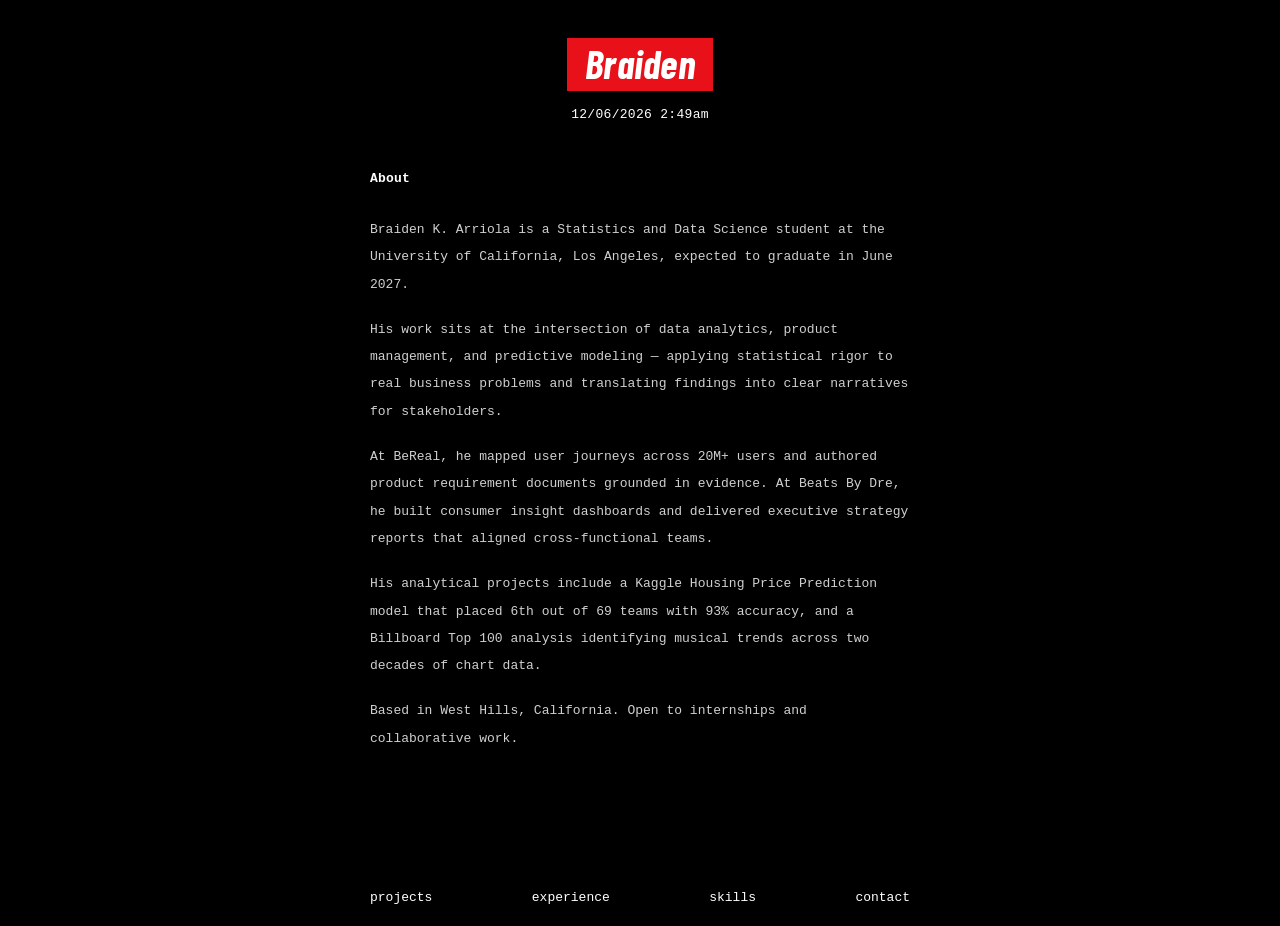
==== about.html @ 254460cc "Initial commit: Braiden Arriola personal website" ====
<!DOCTYPE html>
<html lang="en">
<head>
  <meta charset="UTF-8">
  <meta name="viewport" content="width=device-width, initial-scale=1.0">
  <title>About — Braiden K. Arriola</title>
  <link rel="stylesheet" href="css/style.css">
</head>
<body class="inner-body">

  <header class="site-header">
    <a href="index.html" class="logo-wrap">
      <div class="logo-box">
        <span>Braiden</span>
      </div>
    </a>
    <div class="site-clock" id="clock"></div>
  </header>

  <main class="inner-main">
    <p class="section-heading">About</p>

    <div class="about-text">
      <p>
        Braiden K. Arriola is a Statistics and Data Science student at the University of California,
        Los Angeles, expected to graduate in June 2027.
      </p>
      <p>
        His work sits at the intersection of data analytics, product management, and predictive
        modeling — applying statistical rigor to real business problems and translating findings
        into clear narratives for stakeholders.
      </p>
      <p>
        At BeReal, he mapped user journeys across 20M+ users and authored product requirement
        documents grounded in evidence. At Beats By Dre, he built consumer insight dashboards
        and delivered executive strategy reports that aligned cross-functional teams.
      </p>
      <p>
        His analytical projects include a Kaggle Housing Price Prediction model that placed 6th
        out of 69 teams with 93% accuracy, and a Billboard Top 100 analysis identifying musical
        trends across two decades of chart data.
      </p>
      <p>
        Based in West Hills, California. Open to internships and collaborative work.
      </p>
    </div>
  </main>

  <footer>
    <div class="inner-footer">
      <a href="projects.html">projects</a>
      <a href="experience.html">experience</a>
      <a href="skills.html">skills</a>
      <a href="contact.html">contact</a>
    </div>
  </footer>

  <script>
    function updateClock() {
      const now = new Date();
      const mm = String(now.getMonth() + 1).padStart(2, '0');
      const dd = String(now.getDate()).padStart(2, '0');
      const yyyy = now.getFullYear();
      let h = now.getHours();
      const min = String(now.getMinutes()).padStart(2, '0');
      const ampm = h >= 12 ? 'pm' : 'am';
      h = h % 12 || 12;
      document.getElementById('clock').textContent =
        mm + '/' + dd + '/' + yyyy + ' ' + h + ':' + min + ampm;
    }
    updateClock();
    setInterval(updateClock, 1000);
  </script>
</body>
</html>
---- css/style.css ----
@import url('https://fonts.googleapis.com/css2?family=Barlow+Condensed:ital,wght@1,700&display=swap');

* {
  margin: 0;
  padding: 0;
  box-sizing: border-box;
}

:root {
  --red: #e8111a;
  --black: #000;
  --white: #fff;
  --mono: 'Courier New', Courier, monospace;
}

html, body {
  background: var(--black);
  color: var(--white);
  font-family: var(--mono);
  font-size: 14px;
  line-height: 1.5;
  min-height: 100vh;
}

a {
  color: var(--white);
  text-decoration: none;
}

a:hover {
  text-decoration: underline;
}

/* =====================
   LOGO
   ===================== */

.logo-wrap {
  display: inline-block;
  text-decoration: none;
}

.logo-box {
  display: inline-block;
  background: var(--red);
  padding: 5px 18px 8px;
  line-height: 1;
}

.logo-box span {
  font-family: 'Barlow Condensed', sans-serif;
  font-style: italic;
  font-weight: 700;
  color: var(--white);
  font-size: 40px;
  letter-spacing: 0.5px;
  display: block;
}

/* =====================
   HEADER
   ===================== */

.site-header {
  text-align: center;
  padding: 38px 24px 0;
}

.site-clock {
  margin-top: 14px;
  font-size: 13px;
  letter-spacing: 0.3px;
  color: var(--white);
}

/* =====================
   HOME PAGE
   ===================== */

.home-body {
  display: flex;
  flex-direction: column;
  min-height: 100vh;
}

.home-main {
  flex: 1;
  display: flex;
  flex-direction: column;
  align-items: center;
  padding-bottom: 80px;
}

.home-nav {
  padding: 44px 0 28px;
  width: 280px;
}

.home-nav a {
  display: block;
  font-size: 13px;
  line-height: 2.7;
  letter-spacing: 0.2px;
  color: var(--white);
  text-decoration: none;
}

.home-nav a:hover {
  text-decoration: underline;
}

.home-nav a .ext {
  font-size: 10px;
  vertical-align: super;
  margin-left: 2px;
}

/* =====================
   SOCIAL ICONS
   ===================== */

.social-row {
  display: flex;
  gap: 16px;
  width: 280px;
  align-items: center;
  padding: 2px 0;
}

.social-row a {
  display: flex;
  align-items: center;
  justify-content: center;
  text-decoration: none;
  color: var(--white);
  opacity: 0.9;
  transition: opacity 0.15s;
}

.social-row a:hover {
  opacity: 0.5;
  text-decoration: none;
}

.social-row svg {
  width: 20px;
  height: 20px;
  fill: var(--white);
}

/* =====================
   HOME FOOTER
   ===================== */

.home-footer {
  display: flex;
  justify-content: center;
  gap: 28px;
  padding: 18px 24px;
  border-top: none;
}

.home-footer a {
  font-size: 12px;
  color: var(--white);
  text-decoration: none;
}

.home-footer a:hover {
  text-decoration: underline;
}

/* =====================
   INNER PAGE LAYOUT
   ===================== */

.inner-body {
  display: flex;
  flex-direction: column;
  min-height: 100vh;
}

.inner-main {
  flex: 1;
  max-width: 620px;
  margin: 44px auto 100px;
  padding: 0 40px;
  width: 100%;
}

.section-heading {
  font-size: 13px;
  font-weight: bold;
  margin-bottom: 28px;
  letter-spacing: 0.2px;
}

/* =====================
   ABOUT PAGE
   ===================== */

.about-text p {
  font-size: 13px;
  line-height: 2.1;
  color: #d0d0d0;
  margin-bottom: 18px;
}

/* =====================
   PROJECTS PAGE
   ===================== */

.project-entry {
  margin-bottom: 44px;
  border-top: 1px solid #222;
  padding-top: 24px;
}

.project-entry:first-child {
  border-top: none;
  padding-top: 0;
}

.project-title {
  font-size: 13px;
  font-weight: bold;
  margin-bottom: 4px;
}

.project-stack {
  font-size: 11px;
  color: #888;
  margin-bottom: 14px;
  font-style: italic;
}

.project-entry ul {
  list-style: none;
  padding: 0;
}

.project-entry ul li {
  font-size: 12px;
  line-height: 2.1;
  color: #ccc;
  padding-left: 14px;
  position: relative;
}

.project-entry ul li::before {
  content: '—';
  position: absolute;
  left: 0;
  color: #555;
}

/* =====================
   EXPERIENCE PAGE
   ===================== */

.exp-entry {
  margin-bottom: 44px;
  border-top: 1px solid #222;
  padding-top: 24px;
}

.exp-entry:first-child {
  border-top: none;
  padding-top: 0;
}

.exp-header {
  display: flex;
  justify-content: space-between;
  align-items: baseline;
  flex-wrap: wrap;
  gap: 8px;
  margin-bottom: 2px;
}

.exp-company {
  font-size: 13px;
  font-weight: bold;
}

.exp-location {
  font-size: 12px;
  color: #888;
}

.exp-sub {
  display: flex;
  justify-content: space-between;
  align-items: baseline;
  flex-wrap: wrap;
  gap: 8px;
  margin-bottom: 14px;
}

.exp-role {
  font-size: 12px;
  font-style: italic;
  color: #ccc;
}

.exp-date {
  font-size: 11px;
  color: #888;
  font-style: italic;
}

.exp-entry ul {
  list-style: none;
  padding: 0;
}

.exp-entry ul li {
  font-size: 12px;
  line-height: 2.1;
  color: #ccc;
  padding-left: 14px;
  position: relative;
}

.exp-entry ul li::before {
  content: '—';
  position: absolute;
  left: 0;
  color: #555;
}

/* =====================
   SKILLS PAGE
   ===================== */

.skills-section {
  margin-bottom: 36px;
  border-top: 1px solid #222;
  padding-top: 24px;
}

.skills-section:first-child {
  border-top: none;
  padding-top: 0;
}

.skills-label {
  font-size: 12px;
  font-weight: bold;
  margin-bottom: 10px;
  color: #fff;
  text-transform: uppercase;
  letter-spacing: 0.5px;
}

.skills-list {
  display: flex;
  flex-wrap: wrap;
  gap: 10px;
}

.skill-tag {
  font-size: 11px;
  color: #aaa;
  border: 1px solid #333;
  padding: 3px 10px;
  font-family: var(--mono);
}

/* =====================
   CONTACT PAGE
   ===================== */

.contact-row {
  display: flex;
  justify-content: space-between;
  align-items: baseline;
  border-top: 1px solid #222;
  padding: 18px 0;
}

.contact-row:first-child {
  border-top: none;
}

.contact-label {
  font-size: 12px;
  color: #888;
  text-transform: uppercase;
  letter-spacing: 0.5px;
}

.contact-value {
  font-size: 13px;
  color: var(--white);
  text-decoration: none;
}

.contact-value:hover {
  text-decoration: underline;
}

/* =====================
   INNER FOOTER
   ===================== */

.inner-footer {
  display: flex;
  justify-content: space-between;
  padding: 18px 40px;
  max-width: 620px;
  margin: 0 auto;
  width: 100%;
}

.inner-footer a {
  font-size: 13px;
  color: var(--white);
  text-decoration: none;
}

.inner-footer a:hover {
  text-decoration: underline;
}

/* =====================
   RESPONSIVE
   ===================== */

@media (max-width: 600px) {
  .home-nav,
  .social-row {
    width: 240px;
  }

  .inner-main {
    padding: 0 24px;
    margin-top: 36px;
  }

  .exp-header,
  .exp-sub {
    flex-direction: column;
    gap: 2px;
  }

  .inner-footer {
    flex-wrap: wrap;
    gap: 12px;
    padding: 16px 24px;
  }

  .contact-row {
    flex-direction: column;
    gap: 4px;
  }
}
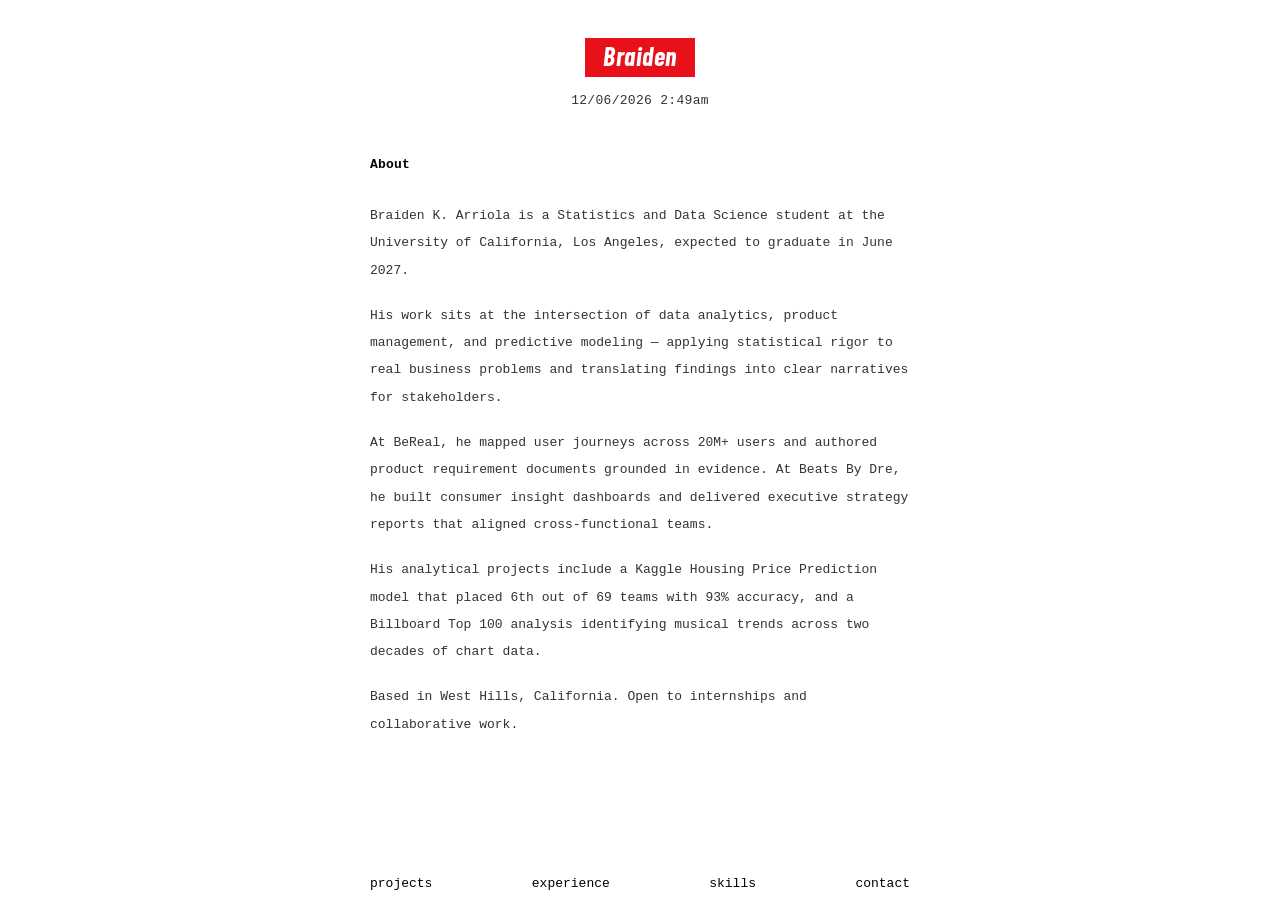
==== commit 9dba6c56: "Tighten red hover box and add smooth fade transitions between pages Co-Authored-By: Claude Sonnet 4." ====
--- a/about.html
+++ b/about.html
@@ -71,5 +71,6 @@
     updateClock();
     setInterval(updateClock, 1000);
   </script>
+  <script src="js/transitions.js"></script>
 </body>
 </html>
--- a/css/style.css
+++ b/css/style.css
@@ -22,6 +22,15 @@
   min-height: 100vh;
 }
 
+body {
+  opacity: 0;
+  transition: opacity 0.3s ease;
+}
+
+body.visible {
+  opacity: 1;
+}
+
 a {
   color: var(--white);
   text-decoration: none;
@@ -52,7 +61,7 @@
   font-style: italic;
   font-weight: 700;
   color: var(--white);
-  font-size: 40px;
+  font-size: 26px;
   letter-spacing: 0.5px;
   display: block;
 }
@@ -88,25 +97,34 @@
   display: flex;
   flex-direction: column;
   align-items: center;
+  justify-content: center;
   padding-bottom: 80px;
 }
 
 .home-nav {
   padding: 44px 0 28px;
   width: 280px;
+  display: flex;
+  flex-direction: column;
+  align-items: flex-start;
 }
 
 .home-nav a {
-  display: block;
-  font-size: 13px;
-  line-height: 2.7;
+  display: inline-block;
+  width: fit-content;
+  font-size: 13px;
   letter-spacing: 0.2px;
   color: var(--white);
   text-decoration: none;
+  padding: 1px 4px;
+  margin-left: -4px;
+  margin-bottom: 10px;
 }
 
 .home-nav a:hover {
-  text-decoration: underline;
+  background: var(--red);
+  color: var(--white);
+  text-decoration: none;
 }
 
 .home-nav a .ext {
@@ -132,7 +150,7 @@
   align-items: center;
   justify-content: center;
   text-decoration: none;
-  color: var(--white);
+  color: #888;
   opacity: 0.9;
   transition: opacity 0.15s;
 }
@@ -145,7 +163,7 @@
 .social-row svg {
   width: 20px;
   height: 20px;
-  fill: var(--white);
+  fill: #888;
 }
 
 /* =====================
@@ -424,6 +442,73 @@
 }
 
 /* =====================
+   INNER PAGE: WHITE THEME
+   ===================== */
+
+.inner-body {
+  background: var(--white);
+  color: var(--black);
+}
+
+.inner-body .site-clock {
+  color: #333;
+}
+
+.inner-body a:not(.logo-wrap) {
+  color: var(--black);
+}
+
+.inner-body .section-heading {
+  color: var(--black);
+}
+
+.inner-body .about-text p {
+  color: #333;
+}
+
+.inner-body .project-stack,
+.inner-body .exp-location,
+.inner-body .exp-date,
+.inner-body .contact-label {
+  color: #555;
+}
+
+.inner-body .project-entry ul li,
+.inner-body .exp-entry ul li,
+.inner-body .exp-role {
+  color: #333;
+}
+
+.inner-body .project-entry ul li::before,
+.inner-body .exp-entry ul li::before {
+  color: #aaa;
+}
+
+.inner-body .project-entry,
+.inner-body .exp-entry,
+.inner-body .skills-section,
+.inner-body .contact-row {
+  border-color: #e0e0e0;
+}
+
+.inner-body .skills-label {
+  color: var(--black);
+}
+
+.inner-body .skill-tag {
+  color: #444;
+  border-color: #ccc;
+}
+
+.inner-body .inner-footer a {
+  color: var(--black);
+}
+
+.inner-body .contact-value {
+  color: var(--black);
+}
+
+/* =====================
    RESPONSIVE
    ===================== */
 
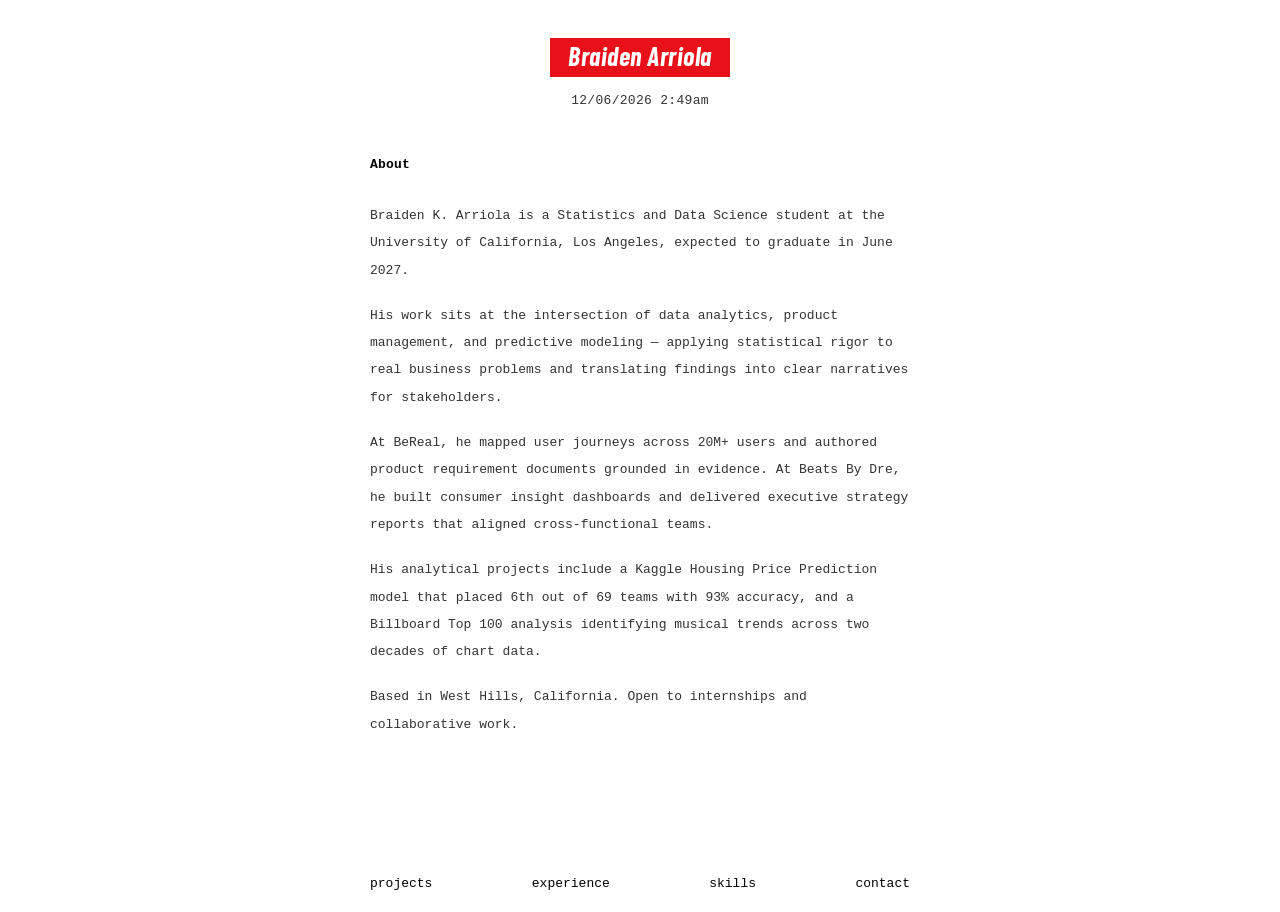
==== commit 442b02cd: "Speed up transitions, fix back button black flash, show full name on inner pages Co-Authored-By: Cla" ====
--- a/about.html
+++ b/about.html
@@ -11,7 +11,7 @@
   <header class="site-header">
     <a href="index.html" class="logo-wrap">
       <div class="logo-box">
-        <span>Braiden</span>
+        <span>Braiden Arriola</span>
       </div>
     </a>
     <div class="site-clock" id="clock"></div>
--- a/css/style.css
+++ b/css/style.css
@@ -24,7 +24,7 @@
 
 body {
   opacity: 0;
-  transition: opacity 0.3s ease;
+  transition: opacity 0.15s ease;
 }
 
 body.visible {
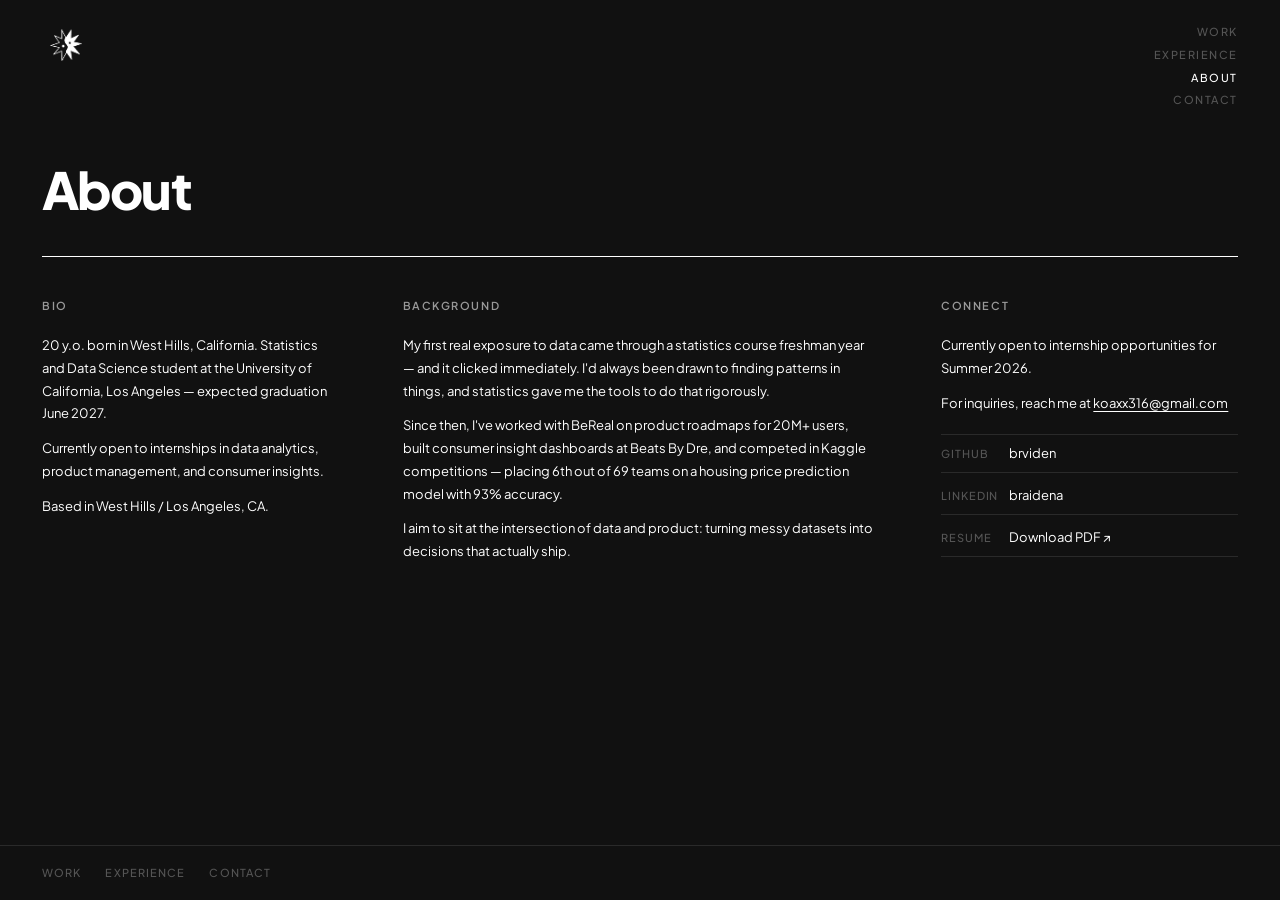
==== commit 84481cf3: "Add wave text, symbol logo, and clean up repo - Replace asterisk nav logo and homepage center star w" ====
--- a/about.html
+++ b/about.html
@@ -6,71 +6,69 @@
   <title>About — Braiden K. Arriola</title>
   <link rel="stylesheet" href="css/style.css">
 </head>
-<body class="inner-body">
+<body class="inner-page">
 
-  <header class="site-header">
-    <a href="index.html" class="logo-wrap">
-      <div class="logo-box">
-        <span>Braiden Arriola</span>
-      </div>
-    </a>
-    <div class="site-clock" id="clock"></div>
-  </header>
+  <nav class="site-nav-bar">
+    <div class="nav-logo"><a href="index.html"><img src="brand_assets/symbol.png" alt="symbol"></a></div>
+    <div class="nav-links">
+      <a href="projects.html">Work</a>
+      <a href="experience.html">Experience</a>
+      <a href="about.html" class="active">About</a>
+      <a href="contact.html">Contact</a>
+    </div>
+  </nav>
 
   <main class="inner-main">
-    <p class="section-heading">About</p>
+    <div class="page-head">
+      <h1>About</h1>
+    </div>
 
-    <div class="about-text">
-      <p>
-        Braiden K. Arriola is a Statistics and Data Science student at the University of California,
-        Los Angeles, expected to graduate in June 2027.
-      </p>
-      <p>
-        His work sits at the intersection of data analytics, product management, and predictive
-        modeling — applying statistical rigor to real business problems and translating findings
-        into clear narratives for stakeholders.
-      </p>
-      <p>
-        At BeReal, he mapped user journeys across 20M+ users and authored product requirement
-        documents grounded in evidence. At Beats By Dre, he built consumer insight dashboards
-        and delivered executive strategy reports that aligned cross-functional teams.
-      </p>
-      <p>
-        His analytical projects include a Kaggle Housing Price Prediction model that placed 6th
-        out of 69 teams with 93% accuracy, and a Billboard Top 100 analysis identifying musical
-        trends across two decades of chart data.
-      </p>
-      <p>
-        Based in West Hills, California. Open to internships and collaborative work.
-      </p>
+    <div class="about-grid">
+
+      <div class="about-col">
+        <div class="about-col-label">Bio</div>
+        <p>20 y.o. born in West Hills, California. Statistics and Data Science student at the University of California, Los Angeles — expected graduation June 2027.</p>
+        <p>Currently open to internships in data analytics, product management, and consumer insights.</p>
+        <p>Based in West Hills / Los Angeles, CA.</p>
+      </div>
+
+      <div class="about-col">
+        <div class="about-col-label">Background</div>
+        <p>My first real exposure to data came through a statistics course freshman year — and it clicked immediately. I'd always been drawn to finding patterns in things, and statistics gave me the tools to do that rigorously.</p>
+        <p>Since then, I've worked with BeReal on product roadmaps for 20M+ users, built consumer insight dashboards at Beats By Dre, and competed in Kaggle competitions — placing 6th out of 69 teams on a housing price prediction model with 93% accuracy.</p>
+        <p>I aim to sit at the intersection of data and product: turning messy datasets into decisions that actually ship.</p>
+      </div>
+
+      <div class="about-col">
+        <div class="about-col-label">Connect</div>
+        <p>Currently open to internship opportunities for Summer 2026.</p>
+        <p>For inquiries, reach me at <a href="mailto:koaxx316@gmail.com" style="text-decoration:underline; text-underline-offset:3px;">koaxx316@gmail.com</a></p>
+
+        <div class="connect-links" style="margin-top:20px;">
+          <div class="connect-item">
+            <span class="connect-lbl">GitHub</span>
+            <a href="https://github.com/brviden" target="_blank" class="connect-val">brviden</a>
+          </div>
+          <div class="connect-item">
+            <span class="connect-lbl">LinkedIn</span>
+            <a href="https://www.linkedin.com/in/braidena" target="_blank" class="connect-val">braidena</a>
+          </div>
+          <div class="connect-item">
+            <span class="connect-lbl">Resume</span>
+            <a href="brand_assets/Braiden K. Arriola Resume 2026 (13).pdf" target="_blank" class="connect-val">Download PDF ↗</a>
+          </div>
+        </div>
+      </div>
+
     </div>
   </main>
 
-  <footer>
-    <div class="inner-footer">
-      <a href="projects.html">projects</a>
-      <a href="experience.html">experience</a>
-      <a href="skills.html">skills</a>
-      <a href="contact.html">contact</a>
-    </div>
+  <footer class="site-footer">
+    <a href="projects.html">Work</a>
+    <a href="experience.html">Experience</a>
+    <a href="contact.html">Contact</a>
   </footer>
 
-  <script>
-    function updateClock() {
-      const now = new Date();
-      const mm = String(now.getMonth() + 1).padStart(2, '0');
-      const dd = String(now.getDate()).padStart(2, '0');
-      const yyyy = now.getFullYear();
-      let h = now.getHours();
-      const min = String(now.getMinutes()).padStart(2, '0');
-      const ampm = h >= 12 ? 'pm' : 'am';
-      h = h % 12 || 12;
-      document.getElementById('clock').textContent =
-        mm + '/' + dd + '/' + yyyy + ' ' + h + ':' + min + ampm;
-    }
-    updateClock();
-    setInterval(updateClock, 1000);
-  </script>
   <script src="js/transitions.js"></script>
 </body>
 </html>
--- a/css/style.css
+++ b/css/style.css
@@ -1,542 +1,509 @@
-@import url('https://fonts.googleapis.com/css2?family=Barlow+Condensed:ital,wght@1,700&display=swap');
-
-* {
-  margin: 0;
-  padding: 0;
-  box-sizing: border-box;
-}
+@import url('https://fonts.googleapis.com/css2?family=Plus+Jakarta+Sans:ital,wght@0,300;0,400;0,500;0,600;0,700;0,800;1,400&display=swap');
+
+/* ============================================
+   RESET
+   ============================================ */
+*, *::before, *::after { margin: 0; padding: 0; box-sizing: border-box; }
 
 :root {
-  --red: #e8111a;
-  --black: #000;
-  --white: #fff;
-  --mono: 'Courier New', Courier, monospace;
+  --bg:  #111111;
+  --fg:  #ffffff;
+  --mid: #999999;
+  --dim: #555555;
+  --rule: #2a2a2a;
 }
 
 html, body {
-  background: var(--black);
-  color: var(--white);
-  font-family: var(--mono);
+  min-height: 100%;
+  background: var(--bg);
+  color: var(--fg);
+  -webkit-font-smoothing: antialiased;
+}
+
+body {
+  font-family: 'Plus Jakarta Sans', system-ui, -apple-system, sans-serif;
   font-size: 14px;
-  line-height: 1.5;
-  min-height: 100vh;
-}
-
-body {
+  line-height: 1.6;
   opacity: 0;
-  transition: opacity 0.15s ease;
-}
-
-body.visible {
-  opacity: 1;
-}
-
-a {
-  color: var(--white);
-  text-decoration: none;
-}
-
-a:hover {
-  text-decoration: underline;
-}
-
-/* =====================
-   LOGO
-   ===================== */
-
-.logo-wrap {
+  transition: opacity 0.12s ease;
+}
+body.visible { opacity: 1; }
+
+a { color: inherit; text-decoration: none; }
+
+/* ============================================
+   SHARED NAV BAR
+   ============================================ */
+.site-nav-bar {
+  display: flex;
+  justify-content: space-between;
+  align-items: flex-start;
+  padding: 22px 42px;
+  position: relative;
+  z-index: 10;
+}
+
+.nav-logo {
+  line-height: 1;
+  cursor: pointer;
+}
+.nav-logo a { color: inherit; display: flex; }
+.nav-logo img {
+  width: 48px;
+  height: 48px;
+  filter: invert(1);
+  mix-blend-mode: screen;
+  display: block;
+}
+
+/* Vertical stacked nav on the right — matches reference */
+.nav-links {
+  display: flex;
+  flex-direction: column;
+  align-items: flex-end;
+  gap: 3px;
+}
+
+.nav-links a {
+  font-size: 11px;
+  font-weight: 500;
+  letter-spacing: 0.14em;
+  text-transform: uppercase;
+  color: var(--dim);
+  transition: color 0.2s;
+  line-height: 1.8;
+}
+
+.nav-links a:hover,
+.nav-links a.active {
+  color: var(--fg);
+}
+
+/* ============================================
+   HOME PAGE
+   ============================================ */
+.home-page {
+  display: flex;
+  flex-direction: column;
+  height: 100vh;
+  overflow: hidden;
+}
+
+/* Top section: dark — exactly 60vh so name center lands near 50vh */
+.home-top {
+  flex: 0 0 60vh;
+  display: flex;
+  flex-direction: column;
+  overflow: hidden;
+}
+
+.home-content {
+  display: grid;
+  grid-template-columns: 1fr 1fr;
+  gap: 60px;
+  padding: 12px 42px 0;
+  flex: 1;
+  align-content: start;
+}
+
+/* Left col — Sebastian Brooks greeting style */
+.home-greeting {
+  font-size: clamp(26px, 2.6vw, 38px);
+  font-weight: 800;
+  line-height: 1.1;
+  letter-spacing: -0.03em;
+  color: var(--fg);
+  margin-bottom: 14px;
+}
+
+.home-role {
+  font-size: 12px;
+  font-weight: 500;
+  letter-spacing: 0.1em;
+  text-transform: uppercase;
+  color: var(--mid);
+  margin-bottom: 20px;
+}
+
+.home-actions {
+  display: flex;
+  gap: 20px;
+}
+
+.home-actions a {
+  font-size: 12px;
+  font-weight: 600;
+  color: var(--fg);
+  border-bottom: 1px solid var(--dim);
+  padding-bottom: 2px;
+  transition: border-color 0.2s;
+}
+
+.home-actions a:hover { border-color: var(--fg); }
+
+/* Right col — tagline paragraph */
+.home-desc {
+  font-size: 14px;
+  font-weight: 400;
+  line-height: 1.8;
+  color: var(--mid);
+  padding-top: 6px;
+}
+
+/* Giant name — centered, bottom of dark section */
+.home-name {
+  color: var(--fg);
+  font-weight: 800;
+  letter-spacing: -0.025em;
+  line-height: 0.88;
+  white-space: nowrap;
+  text-align: center;
+  width: 100%;
+  padding: 0 42px 16px;
+  margin-top: auto;
+}
+
+.wave-char {
   display: inline-block;
-  text-decoration: none;
-}
-
-.logo-box {
-  display: inline-block;
-  background: var(--red);
-  padding: 5px 18px 8px;
-  line-height: 1;
-}
-
-.logo-box span {
-  font-family: 'Barlow Condensed', sans-serif;
-  font-style: italic;
-  font-weight: 700;
-  color: var(--white);
-  font-size: 26px;
-  letter-spacing: 0.5px;
-  display: block;
-}
-
-/* =====================
-   HEADER
-   ===================== */
-
-.site-header {
-  text-align: center;
-  padding: 38px 24px 0;
-}
-
-.site-clock {
-  margin-top: 14px;
-  font-size: 13px;
-  letter-spacing: 0.3px;
-  color: var(--white);
-}
-
-/* =====================
-   HOME PAGE
-   ===================== */
-
-.home-body {
-  display: flex;
-  flex-direction: column;
-  min-height: 100vh;
-}
-
-.home-main {
+  transition: transform 0.25s cubic-bezier(0.34, 1.56, 0.64, 1);
+}
+
+.wave-char.wave-active {
+  transform: translateY(-0.12em) scale(1.15);
+}
+
+/* Bottom strip: white — takes remaining 40vh */
+.home-bottom {
   flex: 1;
-  display: flex;
-  flex-direction: column;
+  background: #ffffff;
+  display: flex;
   align-items: center;
   justify-content: center;
-  padding-bottom: 80px;
-}
-
-.home-nav {
-  padding: 44px 0 28px;
-  width: 280px;
-  display: flex;
-  flex-direction: column;
-  align-items: flex-start;
-}
-
-.home-nav a {
-  display: inline-block;
-  width: fit-content;
-  font-size: 13px;
-  letter-spacing: 0.2px;
-  color: var(--white);
-  text-decoration: none;
-  padding: 1px 4px;
-  margin-left: -4px;
-  margin-bottom: 10px;
-}
-
-.home-nav a:hover {
-  background: var(--red);
-  color: var(--white);
-  text-decoration: none;
-}
-
-.home-nav a .ext {
-  font-size: 10px;
-  vertical-align: super;
-  margin-left: 2px;
-}
-
-/* =====================
-   SOCIAL ICONS
-   ===================== */
-
-.social-row {
-  display: flex;
-  gap: 16px;
-  width: 280px;
-  align-items: center;
-  padding: 2px 0;
-}
-
-.social-row a {
-  display: flex;
-  align-items: center;
-  justify-content: center;
-  text-decoration: none;
-  color: #888;
-  opacity: 0.9;
-  transition: opacity 0.15s;
-}
-
-.social-row a:hover {
-  opacity: 0.5;
-  text-decoration: none;
-}
-
-.social-row svg {
-  width: 20px;
-  height: 20px;
-  fill: #888;
-}
-
-/* =====================
-   HOME FOOTER
-   ===================== */
-
-.home-footer {
-  display: flex;
-  justify-content: center;
-  gap: 28px;
-  padding: 18px 24px;
-  border-top: none;
-}
-
-.home-footer a {
-  font-size: 12px;
-  color: var(--white);
-  text-decoration: none;
-}
-
-.home-footer a:hover {
-  text-decoration: underline;
-}
-
-/* =====================
-   INNER PAGE LAYOUT
-   ===================== */
-
-.inner-body {
-  display: flex;
-  flex-direction: column;
+}
+
+.home-center-star {
+  line-height: 1;
+}
+.home-center-star img {
+  width: 72px;
+  height: 72px;
+  display: block;
+}
+
+/* ============================================
+   INNER PAGE SHELL
+   ============================================ */
+.inner-page {
   min-height: 100vh;
+  display: flex;
+  flex-direction: column;
 }
 
 .inner-main {
   flex: 1;
-  max-width: 620px;
-  margin: 44px auto 100px;
-  padding: 0 40px;
-  width: 100%;
-}
-
-.section-heading {
-  font-size: 13px;
-  font-weight: bold;
-  margin-bottom: 28px;
-  letter-spacing: 0.2px;
-}
-
-/* =====================
-   ABOUT PAGE
-   ===================== */
-
-.about-text p {
-  font-size: 13px;
-  line-height: 2.1;
-  color: #d0d0d0;
-  margin-bottom: 18px;
-}
-
-/* =====================
-   PROJECTS PAGE
-   ===================== */
-
-.project-entry {
-  margin-bottom: 44px;
-  border-top: 1px solid #222;
-  padding-top: 24px;
-}
-
-.project-entry:first-child {
-  border-top: none;
-  padding-top: 0;
-}
-
-.project-title {
-  font-size: 13px;
-  font-weight: bold;
-  margin-bottom: 4px;
-}
-
-.project-stack {
+  padding: 32px 42px 64px;
+}
+
+/* Page heading */
+.page-head {
+  margin-bottom: 40px;
+}
+
+.page-head h1 {
+  font-size: clamp(36px, 4vw, 54px);
+  font-weight: 800;
+  letter-spacing: -0.03em;
+  line-height: 1;
+  display: inline-flex;
+  align-items: baseline;
+  gap: 10px;
+}
+
+.page-head-sup {
+  font-size: 13px;
+  font-weight: 400;
+  color: var(--mid);
+  letter-spacing: 0.04em;
+}
+
+/* Site footer */
+.site-footer {
+  padding: 18px 42px;
+  border-top: 1px solid var(--rule);
+  display: flex;
+  gap: 24px;
+}
+
+.site-footer a {
   font-size: 11px;
-  color: #888;
-  margin-bottom: 14px;
-  font-style: italic;
-}
-
-.project-entry ul {
+  font-weight: 500;
+  letter-spacing: 0.1em;
+  text-transform: uppercase;
+  color: var(--dim);
+  transition: color 0.2s;
+}
+
+.site-footer a:hover { color: var(--fg); }
+
+/* ============================================
+   PROJECTS / WORK PAGE
+   ============================================ */
+.work-list {
+  border-top: 1px solid var(--fg);
+}
+
+.work-row {
+  display: grid;
+  grid-template-columns: 54px 1fr;
+  gap: 28px;
+  padding: 30px 0;
+  border-bottom: 1px solid var(--rule);
+}
+
+.work-num {
+  font-size: 13px;
+  font-weight: 500;
+  color: var(--dim);
+  padding-top: 2px;
+}
+
+.work-body {}
+
+.work-name {
+  font-size: 16px;
+  font-weight: 700;
+  letter-spacing: -0.02em;
+  margin-bottom: 5px;
+  display: flex;
+  align-items: center;
+  gap: 6px;
+}
+
+.work-name a { display: flex; align-items: center; gap: 6px; }
+.work-name .ext { font-size: 12px; color: var(--mid); font-weight: 400; }
+
+.work-tags {
+  font-size: 11px;
+  font-weight: 500;
+  color: var(--mid);
+  letter-spacing: 0.06em;
+  text-transform: uppercase;
+  margin-bottom: 12px;
+}
+
+.work-bullets {
   list-style: none;
-  padding: 0;
-}
-
-.project-entry ul li {
-  font-size: 12px;
-  line-height: 2.1;
-  color: #ccc;
-  padding-left: 14px;
+  display: flex;
+  flex-direction: column;
+  gap: 5px;
+}
+
+.work-bullets li {
+  font-size: 13px;
+  color: var(--mid);
+  line-height: 1.55;
+  padding-left: 16px;
   position: relative;
 }
 
-.project-entry ul li::before {
+.work-bullets li::before {
   content: '—';
   position: absolute;
   left: 0;
-  color: #555;
-}
-
-/* =====================
+  color: var(--dim);
+}
+
+/* ============================================
    EXPERIENCE PAGE
-   ===================== */
-
-.exp-entry {
-  margin-bottom: 44px;
-  border-top: 1px solid #222;
-  padding-top: 24px;
-}
-
-.exp-entry:first-child {
-  border-top: none;
-  padding-top: 0;
-}
-
-.exp-header {
-  display: flex;
-  justify-content: space-between;
-  align-items: baseline;
-  flex-wrap: wrap;
-  gap: 8px;
+   ============================================ */
+.exp-list {
+  border-top: 1px solid var(--fg);
+}
+
+.exp-row {
+  display: grid;
+  grid-template-columns: 200px 1fr;
+  gap: 48px;
+  padding: 32px 0;
+  border-bottom: 1px solid var(--rule);
+}
+
+.exp-left {}
+
+.exp-company {
+  display: block;
+  font-size: 13px;
+  font-weight: 700;
+  letter-spacing: -0.01em;
+  margin-bottom: 5px;
+}
+
+.exp-dates {
+  display: block;
+  font-size: 12px;
+  color: var(--mid);
   margin-bottom: 2px;
 }
 
-.exp-company {
-  font-size: 13px;
-  font-weight: bold;
-}
-
 .exp-location {
+  display: block;
   font-size: 12px;
-  color: #888;
-}
-
-.exp-sub {
-  display: flex;
-  justify-content: space-between;
-  align-items: baseline;
-  flex-wrap: wrap;
-  gap: 8px;
+  color: var(--dim);
+}
+
+.exp-right {}
+
+.exp-role {
+  display: block;
+  font-size: 15px;
+  font-weight: 600;
+  letter-spacing: -0.01em;
   margin-bottom: 14px;
 }
 
-.exp-role {
-  font-size: 12px;
-  font-style: italic;
-  color: #ccc;
-}
-
-.exp-date {
-  font-size: 11px;
-  color: #888;
-  font-style: italic;
-}
-
-.exp-entry ul {
+.exp-bullets {
   list-style: none;
-  padding: 0;
-}
-
-.exp-entry ul li {
-  font-size: 12px;
-  line-height: 2.1;
-  color: #ccc;
-  padding-left: 14px;
+  display: flex;
+  flex-direction: column;
+  gap: 5px;
+}
+
+.exp-bullets li {
+  font-size: 13px;
+  color: var(--mid);
+  line-height: 1.55;
+  padding-left: 16px;
   position: relative;
 }
 
-.exp-entry ul li::before {
+.exp-bullets li::before {
   content: '—';
   position: absolute;
   left: 0;
-  color: #555;
-}
-
-/* =====================
-   SKILLS PAGE
-   ===================== */
-
-.skills-section {
-  margin-bottom: 36px;
-  border-top: 1px solid #222;
-  padding-top: 24px;
-}
-
-.skills-section:first-child {
-  border-top: none;
-  padding-top: 0;
-}
-
-.skills-label {
+  color: var(--dim);
+}
+
+/* ============================================
+   ABOUT PAGE
+   ============================================ */
+.about-grid {
+  display: grid;
+  grid-template-columns: 1fr 1.6fr 1fr;
+  gap: 64px;
+  border-top: 1px solid var(--fg);
+  padding-top: 40px;
+}
+
+.about-col-label {
+  font-size: 11px;
+  font-weight: 600;
+  letter-spacing: 0.14em;
+  text-transform: uppercase;
+  color: var(--mid);
+  margin-bottom: 20px;
+}
+
+.about-col p {
+  font-size: 13px;
+  line-height: 1.75;
+  color: var(--fg);
+  margin-bottom: 12px;
+}
+
+.about-col p:last-child { margin-bottom: 0; }
+
+.connect-links {
+  display: flex;
+  flex-direction: column;
+  gap: 4px;
+  margin-top: 4px;
+}
+
+.connect-item {
+  display: flex;
+  align-items: center;
+  gap: 8px;
+  padding: 8px 0;
+  border-bottom: 1px solid var(--rule);
+}
+
+.connect-item:first-child { border-top: 1px solid var(--rule); }
+
+.connect-lbl {
+  font-size: 11px;
+  font-weight: 500;
+  letter-spacing: 0.08em;
+  text-transform: uppercase;
+  color: var(--dim);
+  min-width: 60px;
+}
+
+.connect-val {
+  font-size: 13px;
+  color: var(--fg);
+  transition: color 0.2s;
+}
+
+.connect-val:hover { color: var(--mid); }
+
+/* ============================================
+   CONTACT PAGE
+   ============================================ */
+.contact-list {
+  border-top: 1px solid var(--fg);
+}
+
+.contact-row {
+  display: grid;
+  grid-template-columns: 120px 1fr;
+  gap: 24px;
+  padding: 18px 0;
+  border-bottom: 1px solid var(--rule);
+  align-items: baseline;
+}
+
+.contact-label {
+  font-size: 11px;
+  font-weight: 500;
+  letter-spacing: 0.12em;
+  text-transform: uppercase;
+  color: var(--mid);
+}
+
+.contact-value {
+  font-size: 14px;
+  color: var(--fg);
+  transition: color 0.2s;
+}
+
+.contact-value:hover { color: var(--mid); }
+
+.contact-value .ext {
   font-size: 12px;
-  font-weight: bold;
-  margin-bottom: 10px;
-  color: #fff;
-  text-transform: uppercase;
-  letter-spacing: 0.5px;
-}
-
-.skills-list {
-  display: flex;
-  flex-wrap: wrap;
-  gap: 10px;
-}
-
-.skill-tag {
-  font-size: 11px;
-  color: #aaa;
-  border: 1px solid #333;
-  padding: 3px 10px;
-  font-family: var(--mono);
-}
-
-/* =====================
-   CONTACT PAGE
-   ===================== */
-
-.contact-row {
-  display: flex;
-  justify-content: space-between;
-  align-items: baseline;
-  border-top: 1px solid #222;
-  padding: 18px 0;
-}
-
-.contact-row:first-child {
-  border-top: none;
-}
-
-.contact-label {
-  font-size: 12px;
-  color: #888;
-  text-transform: uppercase;
-  letter-spacing: 0.5px;
-}
-
-.contact-value {
-  font-size: 13px;
-  color: var(--white);
-  text-decoration: none;
-}
-
-.contact-value:hover {
-  text-decoration: underline;
-}
-
-/* =====================
-   INNER FOOTER
-   ===================== */
-
-.inner-footer {
-  display: flex;
-  justify-content: space-between;
-  padding: 18px 40px;
-  max-width: 620px;
-  margin: 0 auto;
-  width: 100%;
-}
-
-.inner-footer a {
-  font-size: 13px;
-  color: var(--white);
-  text-decoration: none;
-}
-
-.inner-footer a:hover {
-  text-decoration: underline;
-}
-
-/* =====================
-   INNER PAGE: WHITE THEME
-   ===================== */
-
-.inner-body {
-  background: var(--white);
-  color: var(--black);
-}
-
-.inner-body .site-clock {
-  color: #333;
-}
-
-.inner-body a:not(.logo-wrap) {
-  color: var(--black);
-}
-
-.inner-body .section-heading {
-  color: var(--black);
-}
-
-.inner-body .about-text p {
-  color: #333;
-}
-
-.inner-body .project-stack,
-.inner-body .exp-location,
-.inner-body .exp-date,
-.inner-body .contact-label {
-  color: #555;
-}
-
-.inner-body .project-entry ul li,
-.inner-body .exp-entry ul li,
-.inner-body .exp-role {
-  color: #333;
-}
-
-.inner-body .project-entry ul li::before,
-.inner-body .exp-entry ul li::before {
-  color: #aaa;
-}
-
-.inner-body .project-entry,
-.inner-body .exp-entry,
-.inner-body .skills-section,
-.inner-body .contact-row {
-  border-color: #e0e0e0;
-}
-
-.inner-body .skills-label {
-  color: var(--black);
-}
-
-.inner-body .skill-tag {
-  color: #444;
-  border-color: #ccc;
-}
-
-.inner-body .inner-footer a {
-  color: var(--black);
-}
-
-.inner-body .contact-value {
-  color: var(--black);
-}
-
-/* =====================
+  color: var(--mid);
+}
+
+/* ============================================
    RESPONSIVE
-   ===================== */
-
-@media (max-width: 600px) {
-  .home-nav,
-  .social-row {
-    width: 240px;
+   ============================================ */
+@media (max-width: 768px) {
+  .site-nav-bar { padding: 18px 24px; }
+  .nav-links { gap: 16px; }
+
+  .home-content {
+    grid-template-columns: 1fr;
+    gap: 24px;
+    padding: 24px 24px 36px;
   }
 
-  .inner-main {
-    padding: 0 24px;
-    margin-top: 36px;
-  }
-
-  .exp-header,
-  .exp-sub {
-    flex-direction: column;
-    gap: 2px;
-  }
-
-  .inner-footer {
-    flex-wrap: wrap;
-    gap: 12px;
-    padding: 16px 24px;
-  }
-
-  .contact-row {
-    flex-direction: column;
-    gap: 4px;
-  }
-}
+  .home-name { padding: 0 24px 16px; }
+
+
+  .inner-main { padding: 24px 24px 48px; }
+  .site-footer { padding: 16px 24px; }
+
+  .exp-row { grid-template-columns: 1fr; gap: 12px; }
+  .about-grid { grid-template-columns: 1fr; gap: 40px; }
+
+  .work-row { grid-template-columns: 40px 1fr; gap: 16px; }
+}
